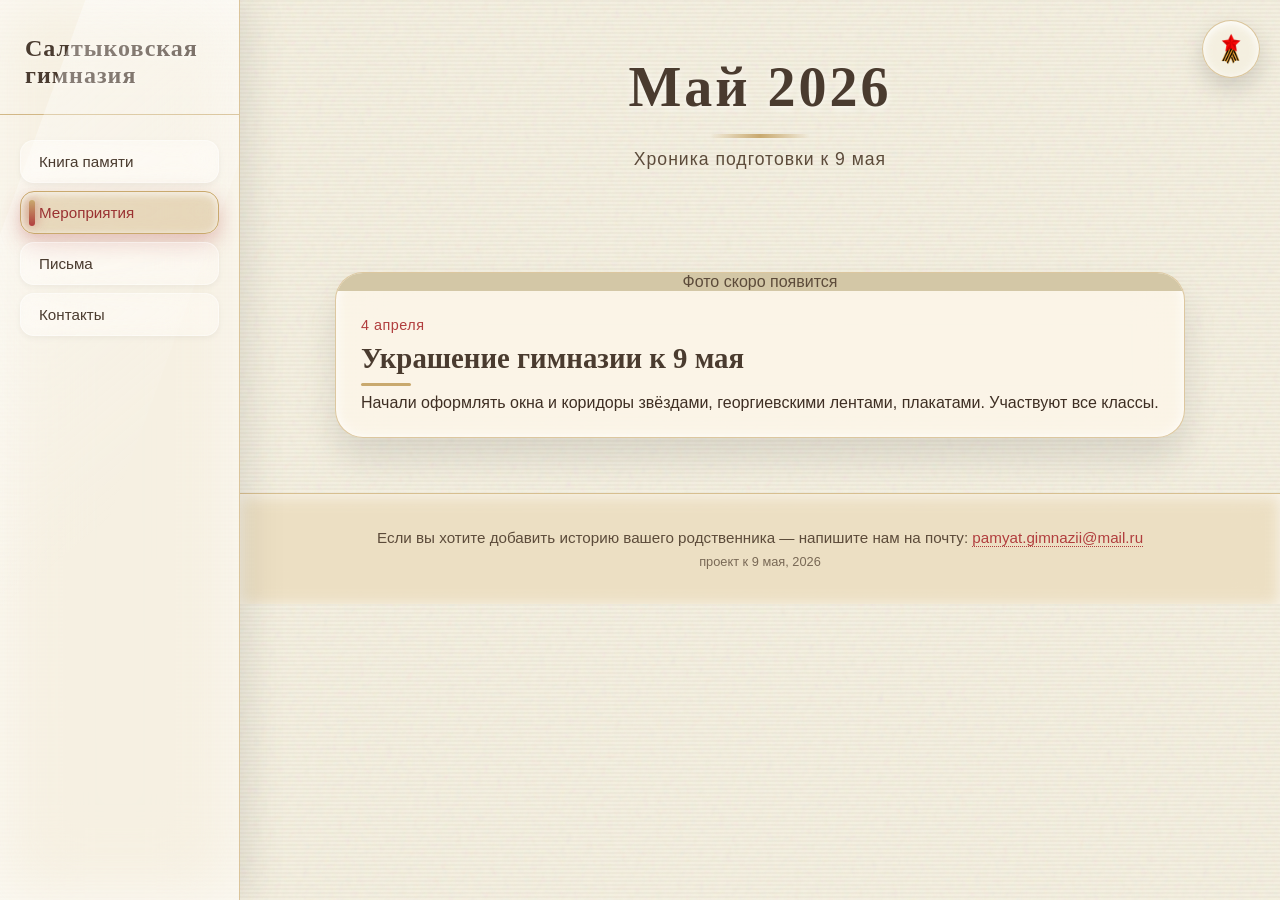
==== events.html @ 52e316ca "Add files via upload" ====
<!DOCTYPE html>
<html lang="ru">
<head>
    <meta charset="UTF-8">
    <meta name="viewport" content="width=device-width, initial-scale=1.0">
    <title>Мероприятия — Салтыковская гимназия</title>
    <meta http-equiv="X-Content-Type-Options" content="nosniff">
    <meta name="referrer" content="no-referrer-when-downgrade">
    <meta http-equiv="Content-Security-Policy" content="default-src 'self'; style-src 'self' 'unsafe-inline' https://fonts.googleapis.com; font-src 'self' https://fonts.gstatic.com; script-src 'self' 'unsafe-inline'; img-src 'self' data:; connect-src 'self';">
    <link rel="preconnect" href="https://fonts.googleapis.com">
    <link rel="preconnect" href="https://fonts.gstatic.com" crossorigin>
    <link href="https://fonts.googleapis.com/css2?family=Cormorant+Garamond:wght@400;600&family=Inter:wght@300;400;500&display=swap" rel="stylesheet">
    <link rel="stylesheet" href="style.css">
</head>
<body>
    <nav id="sidebar" class="sidebar">
        <div class="sidebar-header"><span class="sidebar-title">Салтыковская гимназия</span></div>
        <ul class="sidebar-nav">
            <li><a href="index.html">Книга памяти</a></li>
            <li><a href="events.html" class="active">Мероприятия</a></li>
            <li><a href="letters.html">Письма</a></li>
            <li><a href="contacts.html">Контакты</a></li>
        </ul>
    </nav>

    <button id="menu-toggle" class="menu-toggle" aria-label="Открыть меню">
        <img src="star-icon.png" alt="Меню" class="menu-icon-img">
    </button>

    <main class="content">
        <section class="intro">
            <h1>Май 2026</h1>
            <p class="subtitle">Хроника подготовки к 9 мая</p>
        </section>
        <div class="events-feed">
            <div class="event-card">
                <img src="ukrashenie-1.jpg" alt="Украшение гимназии" class="event-img" onerror="this.style.display='none'; this.parentElement.querySelector('.event-placeholder').style.display='flex'">
                <div class="event-placeholder" style="display:none;">Фото скоро появится</div>
                <div class="event-info">
                    <span class="event-date">4 апреля</span>
                    <h3>Украшение гимназии к 9 мая</h3>
                    <p>Начали оформлять окна и коридоры звёздами, георгиевскими лентами, плакатами. Участвуют все классы.</p>
                </div>
            </div>
        </div>
    </main>

    <footer class="footer">
        <p>Если вы хотите добавить историю вашего родственника — напишите нам на почту: <a href="mailto:pamyat.gimnazii@mail.ru">pamyat.gimnazii@mail.ru</a></p>
        <p class="small">проект к 9 мая, 2026</p>
    </footer>

    <script src="script.js"></script>
</body>
</html>
---- style.css ----
/* === Базовые настройки === */
* { margin: 0; padding: 0; box-sizing: border-box; }

body {
    font-family: 'Inter', 'Segoe UI', sans-serif;
    color: #3E2E23;
    min-height: 100vh;
    position: relative;
    background: radial-gradient(ellipse at 50% 50%, rgba(0,0,0,0) 60%, rgba(0,0,0,0.15) 100%);
    background-color: #F5F0E1;
    background-image:
        repeating-linear-gradient(0deg, transparent, transparent 2px, rgba(139,119,90,0.05) 2px, rgba(139,119,90,0.05) 4px),
        url("data:image/svg+xml,%3Csvg viewBox='0 0 200 200' xmlns='http://www.w3.org/2000/svg'%3E%3Cfilter id='noise'%3E%3CfeTurbulence type='fractalNoise' baseFrequency='0.65' numOctaves='3' stitchTiles='stitch'/%3E%3C/filter%3E%3Crect width='100%' height='100%' filter='url(%23noise)' opacity='0.08'/%3E%3C/svg%3E");
    padding-left: 240px;
    cursor: url("data:image/svg+xml,%3Csvg width='26' height='26' viewBox='0 0 100 100' xmlns='http://www.w3.org/2000/svg'%3E%3Cpolygon points='50,5 61,35 93,35 67,55 76,93 50,70 24,93 33,55 7,35 39,35' fill='%23B13E3E' stroke='%23C9A96E' stroke-width='3'/%3E%3C/svg%3E") 13 13, auto;
}

/* ===== Боковая панель (усиленное стекло) ===== */
.sidebar {
    width: 240px;
    background: rgba(255, 248, 236, 0.4);
    backdrop-filter: blur(40px);
    -webkit-backdrop-filter: blur(40px);
    border-right: 1px solid rgba(201, 169, 110, 0.6);
    padding: 35px 0;
    position: fixed;
    top: 0; left: 0; bottom: 0;
    z-index: 100;
    box-shadow:
        inset 0 0 60px rgba(255,255,255,0.6),
        6px 0 40px rgba(0,0,0,0.1);
    display: flex;
    flex-direction: column;
    overflow: hidden;
}
.sidebar::before {
    content: '';
    position: absolute;
    top: -50%;
    left: -30%;
    width: 200px;
    height: 200%;
    background: linear-gradient(120deg, rgba(255,255,255,0.6) 0%, transparent 60%);
    transform: rotate(20deg);
    pointer-events: none;
}

.sidebar-header {
    padding: 0 25px 25px;
    border-bottom: 1px solid rgba(201, 169, 110, 0.8);
    margin-bottom: 25px;
}

.sidebar-title {
    font-family: 'Cormorant Garamond', serif;
    font-size: 1.5rem;
    font-weight: 600;
    color: #4A3B2F;
    letter-spacing: 1px;
    text-shadow: 0 1px 4px rgba(255,255,255,0.7);
}

.sidebar-nav { list-style: none; padding: 0 20px; flex-grow: 1; }
.sidebar-nav li { margin-bottom: 8px; }

.sidebar-nav a {
    display: block;
    padding: 12px 18px;
    color: #4A3B2F;
    text-decoration: none;
    border-radius: 14px;
    font-size: 0.95rem;
    font-weight: 400;
    background: rgba(255,255,255,0.25);
    backdrop-filter: blur(8px);
    border: 1px solid rgba(255,255,255,0.4);
    transition: all 0.3s ease;
    position: relative;
    box-shadow: 0 2px 6px rgba(0,0,0,0.05);
}

.sidebar-nav a:hover {
    background: rgba(201,169,110,0.3);
    color: #B13E3E;
    border-color: rgba(201,169,110,0.8);
    box-shadow: 0 6px 15px rgba(177,62,62,0.2);
}

.sidebar-nav a.active {
    background: rgba(201,169,110,0.4);
    color: #9A3232;
    border-color: #C9A96E;
    box-shadow: inset 0 2px 8px rgba(255,255,255,0.8), 0 8px 20px rgba(177,62,62,0.3);
    font-weight: 500;
}

.sidebar-nav a.active::before {
    content: '';
    position: absolute;
    left: 8px;
    top: 50%;
    transform: translateY(-50%);
    width: 6px; height: 26px;
    background: linear-gradient(180deg, #C9A96E, #B13E3E);
    border-radius: 4px;
    box-shadow: 0 0 12px rgba(177,62,62,0.6);
}

/* ===== Кнопка-звезда (мобильная) ===== */
.menu-toggle {
    display: none;
    position: fixed;
    top: 20px;
    right: 20px;
    left: auto;
    z-index: 200;
    background: rgba(245,240,225,0.85);
    backdrop-filter: blur(20px);
    border: 1px solid rgba(201,169,110,0.6);
    border-radius: 50%;
    width: 58px; height: 58px;
    cursor: pointer;
    box-shadow: 0 10px 25px rgba(0,0,0,0.15), inset 0 2px 10px white;
    animation: breathe 3s ease-in-out infinite;
    display: flex;
    align-items: center;
    justify-content: center;
    padding: 8px;
}

.menu-icon-img {
    width: 100%;
    height: 100%;
    object-fit: contain;
    border-radius: 50%;
}

@keyframes breathe {
    0%, 100% { transform: scale(1); box-shadow: 0 8px 20px rgba(0,0,0,0.1), inset 0 2px 8px white; }
    50% { transform: scale(1.06); box-shadow: 0 14px 30px rgba(177,62,62,0.25), inset 0 2px 14px white; }
}

/* ===== Основной контент ===== */
.content {
    max-width: 1100px;
    margin: 0 auto;
    padding: 55px 40px;
    display: flex;
    flex-direction: column;
    align-items: center;
}

.intro { text-align: center; margin-bottom: 70px; width: 100%; position: relative; }
.intro h1 {
    font-family: 'Cormorant Garamond', serif;
    font-size: 3.5rem;
    font-weight: 600;
    color: #4A3B2F;
    letter-spacing: 3px;
    margin-bottom: 0.2em;
    text-shadow: 0 2px 8px rgba(255,255,255,0.7);
}
.intro h1::after {
    content: '';
    display: block;
    width: 100px;
    height: 4px;
    margin: 15px auto 0;
    background: linear-gradient(90deg, transparent, #C9A96E, transparent);
    border-radius: 2px;
}

.subtitle {
    font-size: 1.1rem;
    color: #5C4B3A;
    letter-spacing: 1px;
    margin-bottom: 2rem;
}
.intro-text {
    max-width: 600px;
    margin: 0 auto;
    line-height: 1.8;
    font-weight: 300;
    position: relative;
}
.intro-text::first-letter {
    font-family: 'Cormorant Garamond', serif;
    font-size: 3.5rem;
    float: left;
    line-height: 0.8;
    margin-right: 8px;
    color: #B13E3E;
    font-weight: 600;
}

/* Поиск */
.search { margin-bottom: 50px; width: 100%; display: flex; justify-content: center; }
.search-row {
    display: flex; gap: 15px; flex-wrap: wrap; justify-content: center; align-items: center;
    background: rgba(255,248,236,0.75);
    backdrop-filter: blur(20px);
    padding: 10px 30px;
    border-radius: 50px;
    box-shadow: 0 15px 35px rgba(0,0,0,0.08), inset 0 1px 10px white;
    border: 1px solid rgba(201,169,110,0.5);
}

.search-row input {
    padding: 14px 24px;
    border: 1px solid rgba(177,62,62,0.25);
    border-radius: 30px;
    background: rgba(255,255,245,0.8);
    backdrop-filter: blur(5px);
    font-family: inherit;
    font-size: 0.95rem;
    outline: none;
    width: 200px;
    box-shadow: inset 0 2px 6px rgba(0,0,0,0.05);
    transition: all 0.2s;
}
.search-row input:focus {
    border-color: #B13E3E;
    box-shadow: 0 0 18px rgba(177,62,62,0.3), inset 0 2px 6px rgba(0,0,0,0.05);
    background: #fffef5;
}

.search-row button {
    padding: 14px 32px;
    background: linear-gradient(180deg, #D28A8A 0%, #A13E3E 100%);
    color: #FFF8EC;
    border: 1px solid rgba(177,62,62,0.7);
    border-radius: 30px;
    font-family: inherit;
    font-size: 1rem;
    font-weight: 500;
    cursor: pointer;
    box-shadow: 0 8px 18px rgba(177,62,62,0.4), inset 0 1px 0 rgba(255,255,255,0.5);
    position: relative;
    overflow: hidden;
    transition: all 0.2s;
}
.search-row button::after {
    content: '';
    position: absolute;
    top: -30%;
    left: -40%;
    width: 80px;
    height: 150%;
    background: rgba(255,255,255,0.3);
    transform: rotate(30deg);
    transition: left 0.5s;
}
.search-row button:hover::after {
    left: 120%;
}
.search-row button:hover {
    background: linear-gradient(180deg, #E39A9A 0%, #B14A4A 100%);
    box-shadow: 0 12px 25px rgba(177,62,62,0.6), inset 0 1px 0 rgba(255,255,255,0.6);
}

/* Сетка карточек */
.grid {
    display: grid;
    grid-template-columns: repeat(auto-fill, minmax(250px, 1fr));
    gap: 30px;
    width: 100%;
    margin-bottom: 60px;
}

/* Карточка (суперстекло) */
.card {
    background: rgba(255,248,236,0.55);
    backdrop-filter: blur(24px);
    -webkit-backdrop-filter: blur(24px);
    border-radius: 24px;
    overflow: hidden;
    border: 1px solid rgba(201,169,110,0.6);
    box-shadow:
        0 25px 45px rgba(0,0,0,0.1),
        inset 0 1px 15px rgba(255,255,255,0.8);
    transition: all 0.35s ease;
    cursor: pointer;
    display: flex;
    flex-direction: column;
    position: relative;
    opacity: 0;
    transform: translateY(30px);
    transition: opacity 0.6s ease, transform 0.6s ease;
}
.card.visible {
    opacity: 1;
    transform: translateY(0);
}
.card::before {
    content: '';
    position: absolute;
    top: -40%;
    left: -50%;
    width: 250px;
    height: 250px;
    background: radial-gradient(circle, rgba(255,255,255,0.7) 0%, transparent 70%);
    opacity: 0;
    transition: opacity 0.35s;
    pointer-events: none;
}
.card:hover::before {
    opacity: 0.5;
}
.card:hover {
    transform: translateY(-12px);
    box-shadow:
        0 35px 55px rgba(177,62,62,0.25),
        inset 0 2px 25px rgba(255,255,255,0.9);
    border-color: #C9A96E;
    background: rgba(255,252,245,0.7);
}

.card-image { width: 100%; height: 210px; overflow: hidden; background: #E2D7C1; }

/* Общие стили для всех картинок внутри карточек */
.card-image img {
    width: 100%;
    height: 100%;
    object-fit: contain;
    background: #E2D7C1;
    padding: 20px;
    transition: transform 0.4s;
}

/* Георгиевская лента — дополнительная гарантия */
.lenta-placeholder {
    width: 100%;
    height: 100%;
    object-fit: contain;
    background: #E2D7C1;
    padding: 20px;
}

.card:hover .card-image img { transform: scale(1.05); }

.no-photo {
    width: 100%; height: 100%;
    display: flex; align-items: center; justify-content: center;
    background: linear-gradient(135deg, #D3C7A6, #C2B28A);
    color: #5C4B3A;
    font-size: 1rem;
    letter-spacing: 0.5px;
}

.card-info { padding: 20px 18px; }

/* Ученик теперь нейтральный */
.card-student-name {
    font-size: 0.8rem;
    color: #7A6A5A;
    text-transform: uppercase;
    letter-spacing: 1px;
    font-weight: 500;
    margin-bottom: 6px;
}
/* Подпись «ученик —» */
.card-student-name::before {
    content: 'ученик — ';
    font-weight: 600;
    color: #7A6A5A;
}

/* Ветеран — красный акцент */
.card-veteran-name {
    font-size: 1.3rem;
    color: #B13E3E;
    font-weight: 600;
    font-family: 'Cormorant Garamond', serif;
    margin-bottom: 5px;
}

.card-years { font-size: 0.9rem; color: #7A6A5A; }

/* Модальное окно */
.modal {
    display: none; position: fixed; top: 0; left: 0; width: 100%; height: 100%;
    background: rgba(0,0,0,0.45); backdrop-filter: blur(15px);
    z-index: 1000; justify-content: center; align-items: center;
}
.modal.active { display: flex; }

.modal-content {
    background: rgba(255,248,236,0.9);
    backdrop-filter: blur(30px);
    border: 1px solid rgba(201,169,110,0.8);
    border-radius: 30px;
    padding: 40px;
    max-width: 650px; width: 90%;
    max-height: 85vh; overflow-y: auto;
    box-shadow:
        0 45px 70px rgba(0,0,0,0.35),
        inset 0 2px 25px rgba(255,255,255,0.7);
    position: relative;
}
.modal-close { position: absolute; top: 15px; right: 22px; font-size: 36px; cursor: pointer; color: #7A6A5A; transition: color 0.2s; }
.modal-close:hover { color: #B13E3E; }
.modal-photo { width: 100%; max-height: 300px; object-fit: contain; border-radius: 20px; margin-bottom: 25px; box-shadow: 0 15px 30px rgba(0,0,0,0.2); }
.modal-content h2 { color: #7A6A5A; font-size: 0.9rem; text-transform: uppercase; letter-spacing: 1px; }
.modal-content h3 { font-family: 'Cormorant Garamond', serif; font-size: 2rem; margin-bottom: 12px; color: #B13E3E; }
.modal-content p { line-height: 1.8; margin-top: 18px; color: #4A3B2F; }

/* Мероприятия */
.events-feed { display: flex; flex-direction: column; gap: 30px; width: 100%; max-width: 850px; }
.event-card {
    background: rgba(255,248,236,0.7);
    backdrop-filter: blur(22px);
    border: 1px solid rgba(201,169,110,0.6);
    border-radius: 28px;
    overflow: hidden;
    box-shadow: 0 20px 35px rgba(0,0,0,0.1), inset 0 1px 12px white;
    transition: transform 0.3s;
}
.event-card:hover { transform: translateY(-8px); }
.event-img { width: 100%; height: 220px; object-fit: cover; display: block; }
.event-placeholder { background: #D3C7A6; display: flex; align-items: center; justify-content: center; color: #5C4B3A; }
.event-info { padding: 25px; }
.event-date { color: #B13E3E; font-size: 0.9rem; font-weight: 500; letter-spacing: 0.5px; margin-bottom: 8px; }
.event-info h3 {
    font-family: 'Cormorant Garamond', serif;
    font-size: 1.8rem;
    margin: 8px 0;
    color: #4A3B2F;
    position: relative;
}
.event-info h3::after {
    content: '';
    display: block;
    width: 50px;
    height: 3px;
    background: #C9A96E;
    margin-top: 8px;
    border-radius: 2px;
}

/* Письма */
.letters-container { width: 100%; max-width: 750px; display: flex; flex-direction: column; gap: 35px; }
.letter-form {
    display: flex; flex-direction: column; gap: 16px;
    background: rgba(255,248,236,0.75);
    backdrop-filter: blur(22px);
    padding: 30px;
    border-radius: 28px;
    box-shadow: 0 18px 35px rgba(0,0,0,0.08), inset 0 1px 14px white;
    border: 1px solid rgba(201,169,110,0.5);
}
.letter-form input, .letter-form textarea {
    padding: 14px 20px;
    border-radius: 18px;
    border: 1px solid rgba(177,62,62,0.3);
    background: rgba(255,255,245,0.8);
    backdrop-filter: blur(8px);
    font-family: inherit;
    font-size: 1rem;
    box-shadow: inset 0 2px 6px rgba(0,0,0,0.05);
    transition: all 0.2s;
}
.letter-form input:focus, .letter-form textarea:focus {
    border-color: #B13E3E;
    box-shadow: 0 0 15px rgba(177,62,62,0.2), inset 0 2px 6px rgba(0,0,0,0.05);
}
.btn-submit {
    padding: 16px;
    background: linear-gradient(180deg, #D28A8A, #A13E3E);
    color: #FFF8EC;
    border: 1px solid rgba(177,62,62,0.6);
    border-radius: 32px;
    cursor: pointer;
    font-weight: 600;
    font-size: 1.05rem;
    letter-spacing: 0.5px;
    box-shadow: 0 10px 20px rgba(177,62,62,0.4), inset 0 1px 0 rgba(255,255,255,0.5);
    transition: all 0.2s;
    position: relative;
    overflow: hidden;
}
.btn-submit::after {
    content: '';
    position: absolute;
    top: -20%;
    left: -40%;
    width: 60px;
    height: 140%;
    background: rgba(255,255,255,0.3);
    transform: rotate(30deg);
    transition: left 0.5s;
}
.btn-submit:hover::after { left: 120%; }
.btn-submit:hover {
    background: linear-gradient(180deg, #E39A9A, #B14A4A);
    box-shadow: 0 14px 28px rgba(177,62,62,0.6), inset 0 1px 0 rgba(255,255,255,0.6);
}

.published-letters { display: flex; flex-wrap: wrap; gap: 18px; }
.letter-bubble {
    background: rgba(255,248,236,0.8);
    backdrop-filter: blur(16px);
    padding: 18px 22px;
    border-radius: 24px;
    max-width: 350px;
    box-shadow: 0 12px 25px rgba(0,0,0,0.08), inset 0 1px 10px white;
    border: 1px solid rgba(201,169,110,0.4);
}
.letter-author { font-weight: 600; color: #B13E3E; margin-bottom: 4px; }

/* Контакты */
.contacts-block {
    background: rgba(255,248,236,0.75);
    backdrop-filter: blur(22px);
    padding: 40px;
    border-radius: 32px;
    max-width: 550px; width: 100%;
    box-shadow: 0 20px 40px rgba(0,0,0,0.1), inset 0 1px 15px white;
    border: 1px solid rgba(201,169,110,0.6);
    text-align: center;
}
.contacts-block p { margin-bottom: 14px; font-size: 1.05rem; }
.contacts-block a { color: #B13E3E; text-decoration: none; border-bottom: 1px dotted #B13E3E; }

/* Футер */
.footer {
    background: rgba(235,221,189,0.8);
    backdrop-filter: blur(20px);
    text-align: center;
    padding: 35px;
    color: #5C4B3A;
    font-size: 0.95rem;
    border-top: 1px solid rgba(201,169,110,0.6);
    box-shadow: inset 0 2px 15px rgba(255,255,255,0.7);
    width: 100%;
}
.footer a { color: #B13E3E; text-decoration: none; border-bottom: 1px dotted #B13E3E; }
.footer .small { font-size: 0.8rem; margin-top: 8px; opacity: 0.8; }

/* ========== Адаптивность ========== */
@media (max-width: 768px) {
    body {
        padding-left: 0;
        cursor: auto;
    }

    .sidebar {
        left: -280px;
        transition: left 0.35s;
    }
    .sidebar.open { left: 0; }

    .menu-toggle {
        display: flex;
    }

    .content {
        padding: 30px 20px;
    }

    .grid {
        grid-template-columns: 1fr;
    }

    .search-row {
        flex-direction: column;
        align-items: stretch;
    }
    .search-row input {
        width: 100%;
    }

    .intro h1 {
        font-size: 2.5rem;
    }
    .intro-text::first-letter {
        font-size: 2.8rem;
    }
}
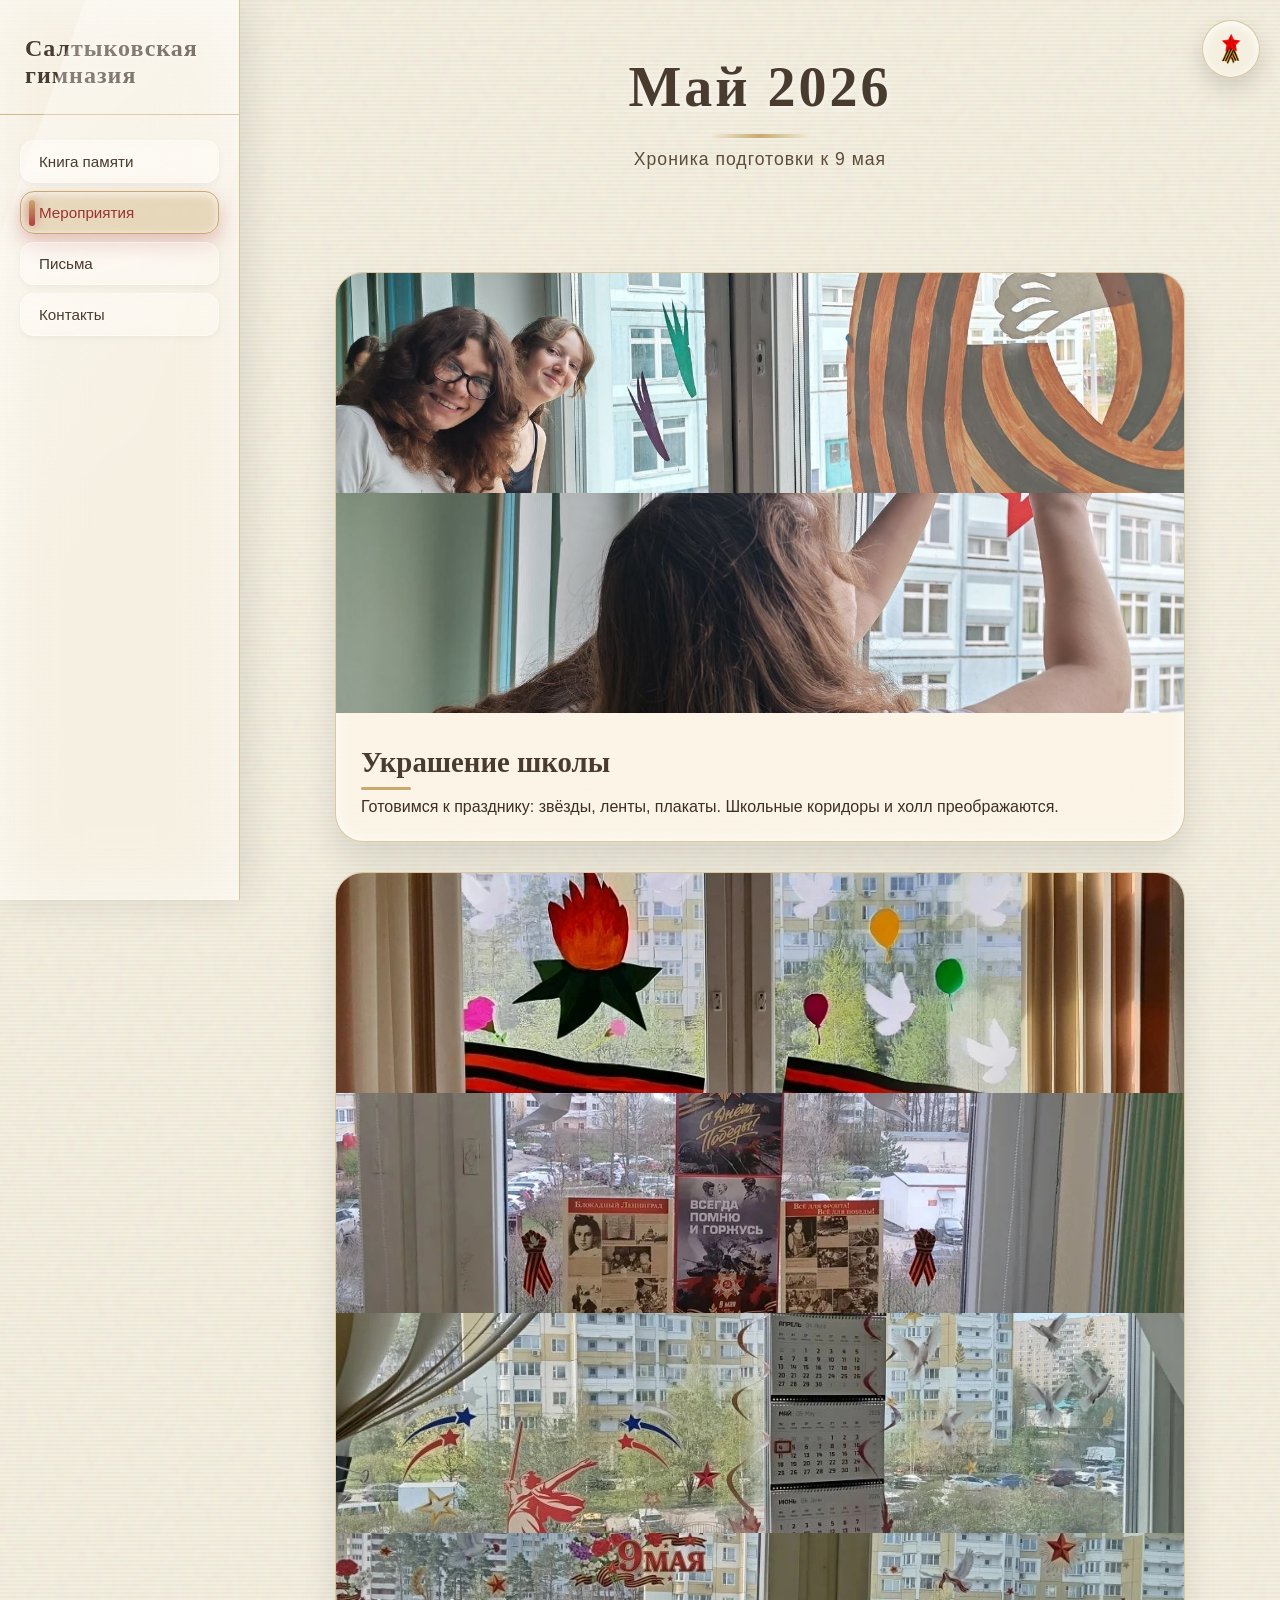
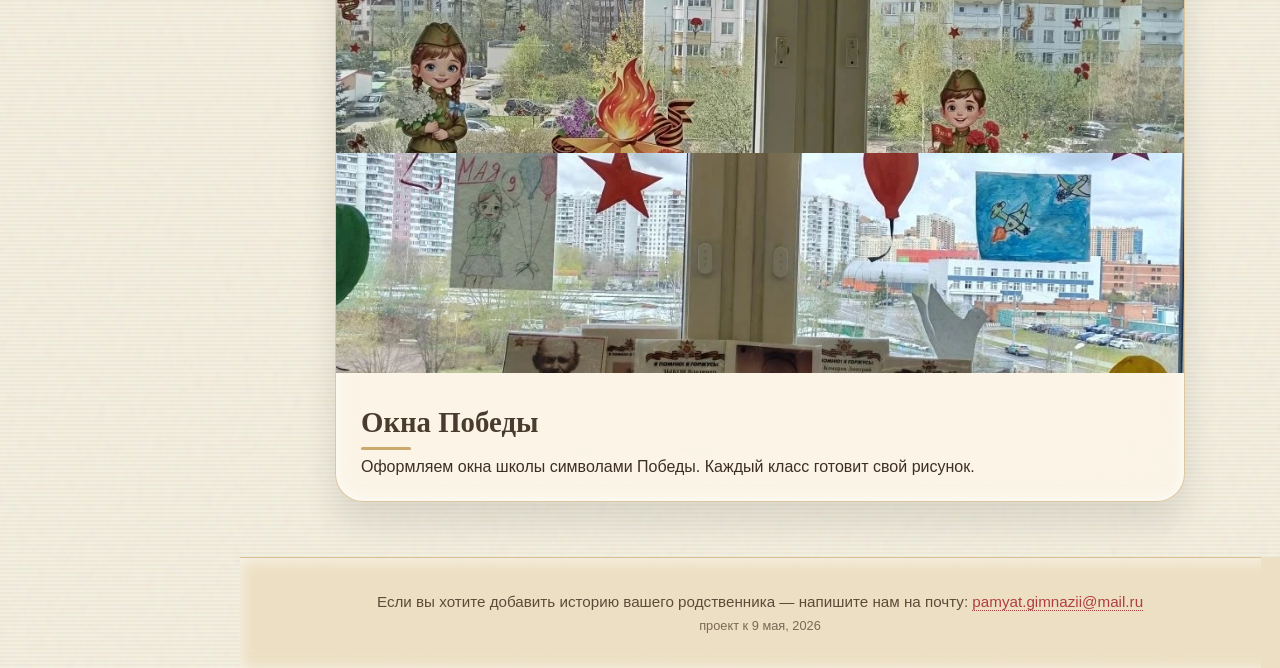
==== commit 3abdf137: "Add files via upload" ====
--- a/events.html
+++ b/events.html
@@ -33,15 +33,32 @@
             <p class="subtitle">Хроника подготовки к 9 мая</p>
         </section>
         <div class="events-feed">
+
+            <!-- Блок: Украшение школы -->
             <div class="event-card">
-                <img src="ukrashenie-1.jpg" alt="Украшение гимназии" class="event-img" onerror="this.style.display='none'; this.parentElement.querySelector('.event-placeholder').style.display='flex'">
+                <img src="school-decoration1.jpg" alt="Украшение школы" class="event-img" onerror="this.style.display='none'; this.parentElement.querySelector('.event-placeholder').style.display='flex'">
+                <img src="school-decoration.jpg" alt="Украшение школы" class="event-img" onerror="this.style.display='none'; this.parentElement.querySelector('.event-placeholder').style.display='flex'">
                 <div class="event-placeholder" style="display:none;">Фото скоро появится</div>
                 <div class="event-info">
-                    <span class="event-date">4 апреля</span>
-                    <h3>Украшение гимназии к 9 мая</h3>
-                    <p>Начали оформлять окна и коридоры звёздами, георгиевскими лентами, плакатами. Участвуют все классы.</p>
+                    <h3>Украшение школы</h3>
+                    <p>Готовимся к празднику: звёзды, ленты, плакаты. Школьные коридоры и холл преображаются.</p>
                 </div>
             </div>
+
+            <!-- Блок: Окна Победы -->
+            <div class="event-card">
+                <img src="Windows-of-Victory.png" alt="Окна Победы" class="event-img" onerror="this.style.display='none'; this.parentElement.querySelector('.event-placeholder').style.display='flex'">
+                <img src="Windows-of-Victory1.png" alt="Окна Победы" class="event-img" onerror="this.style.display='none'; this.parentElement.querySelector('.event-placeholder').style.display='flex'">
+                <img src="Windows-of-Victory2.png" alt="Окна Победы" class="event-img" onerror="this.style.display='none'; this.parentElement.querySelector('.event-placeholder').style.display='flex'">
+                <img src="Windows-of-Victory3.png" alt="Окна Победы" class="event-img" onerror="this.style.display='none'; this.parentElement.querySelector('.event-placeholder').style.display='flex'">
+                <img src="Windows-of-Victory4.png" alt="Окна Победы" class="event-img" onerror="this.style.display='none'; this.parentElement.querySelector('.event-placeholder').style.display='flex'">
+                <div class="event-placeholder" style="display:none;">Фото скоро появится</div>
+                <div class="event-info">
+                    <h3>Окна Победы</h3>
+                    <p>Оформляем окна школы символами Победы. Каждый класс готовит свой рисунок.</p>
+                </div>
+            </div>
+
         </div>
     </main>
 
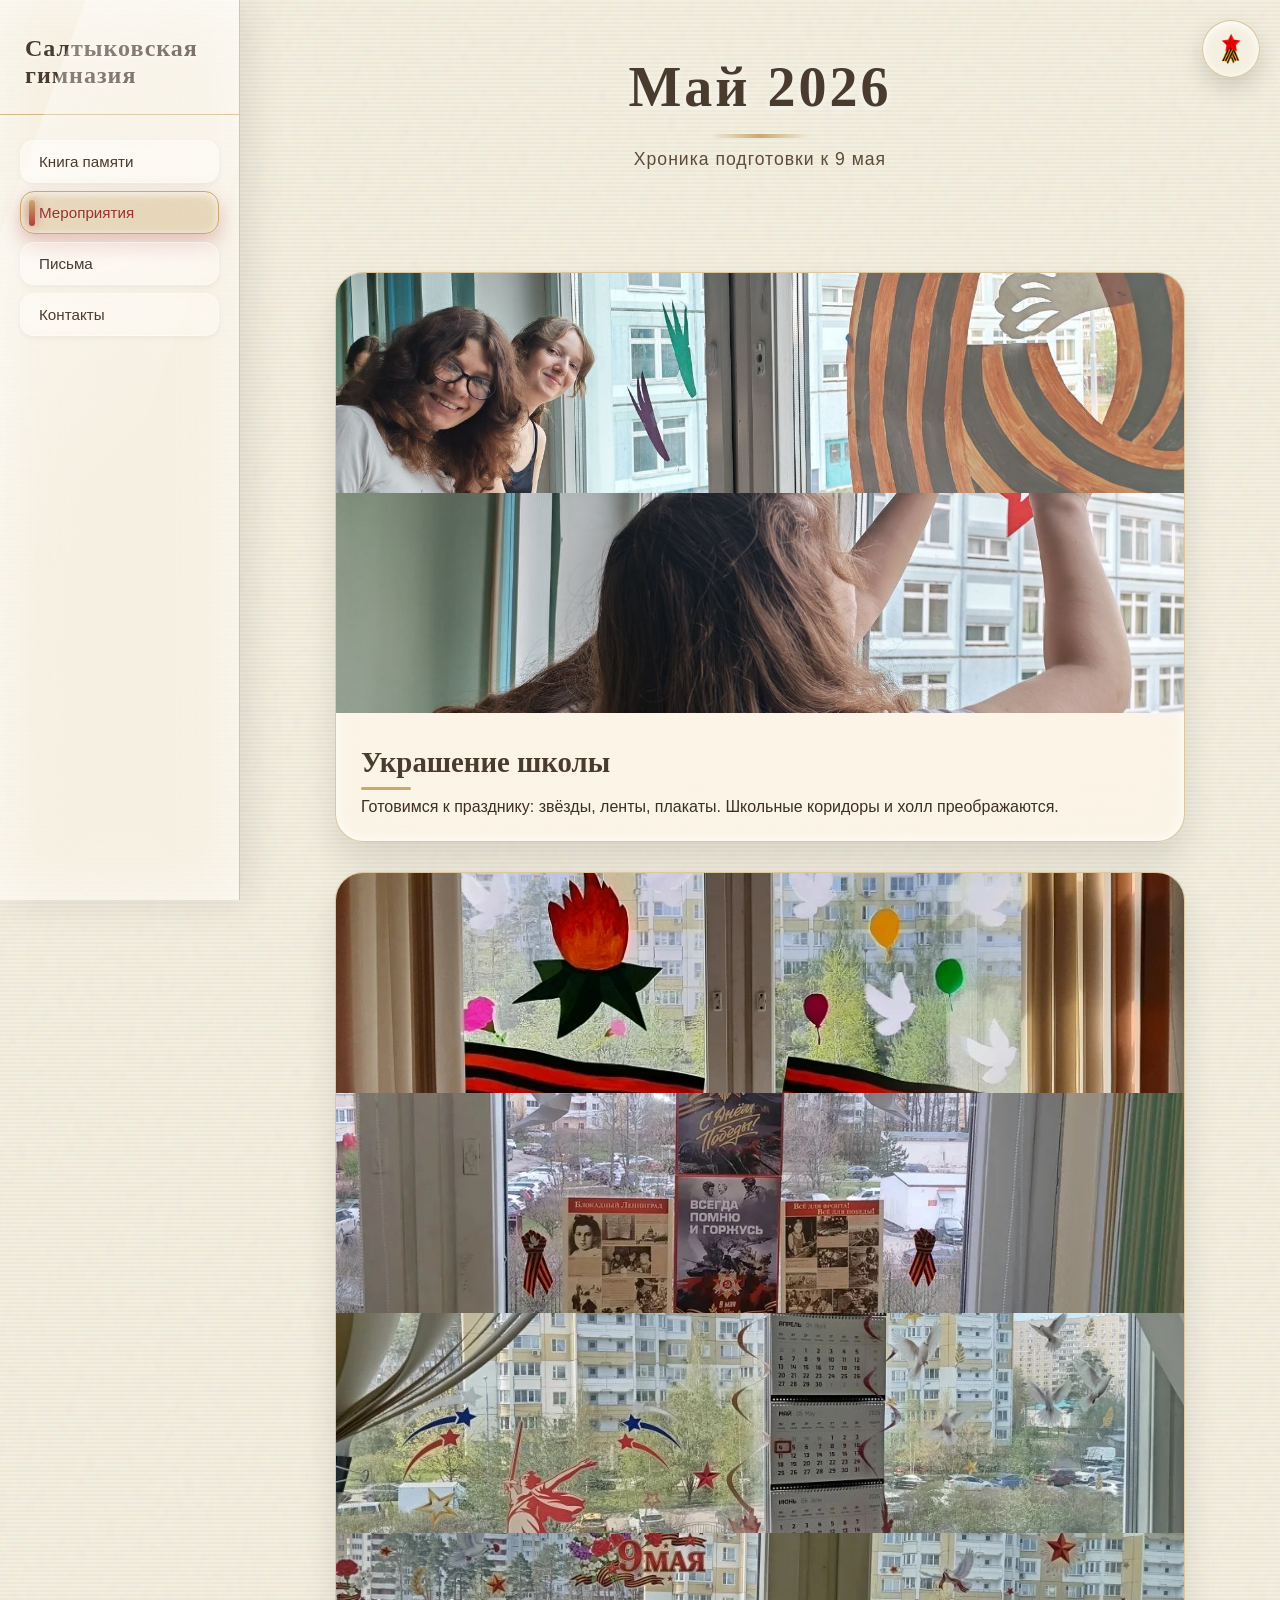
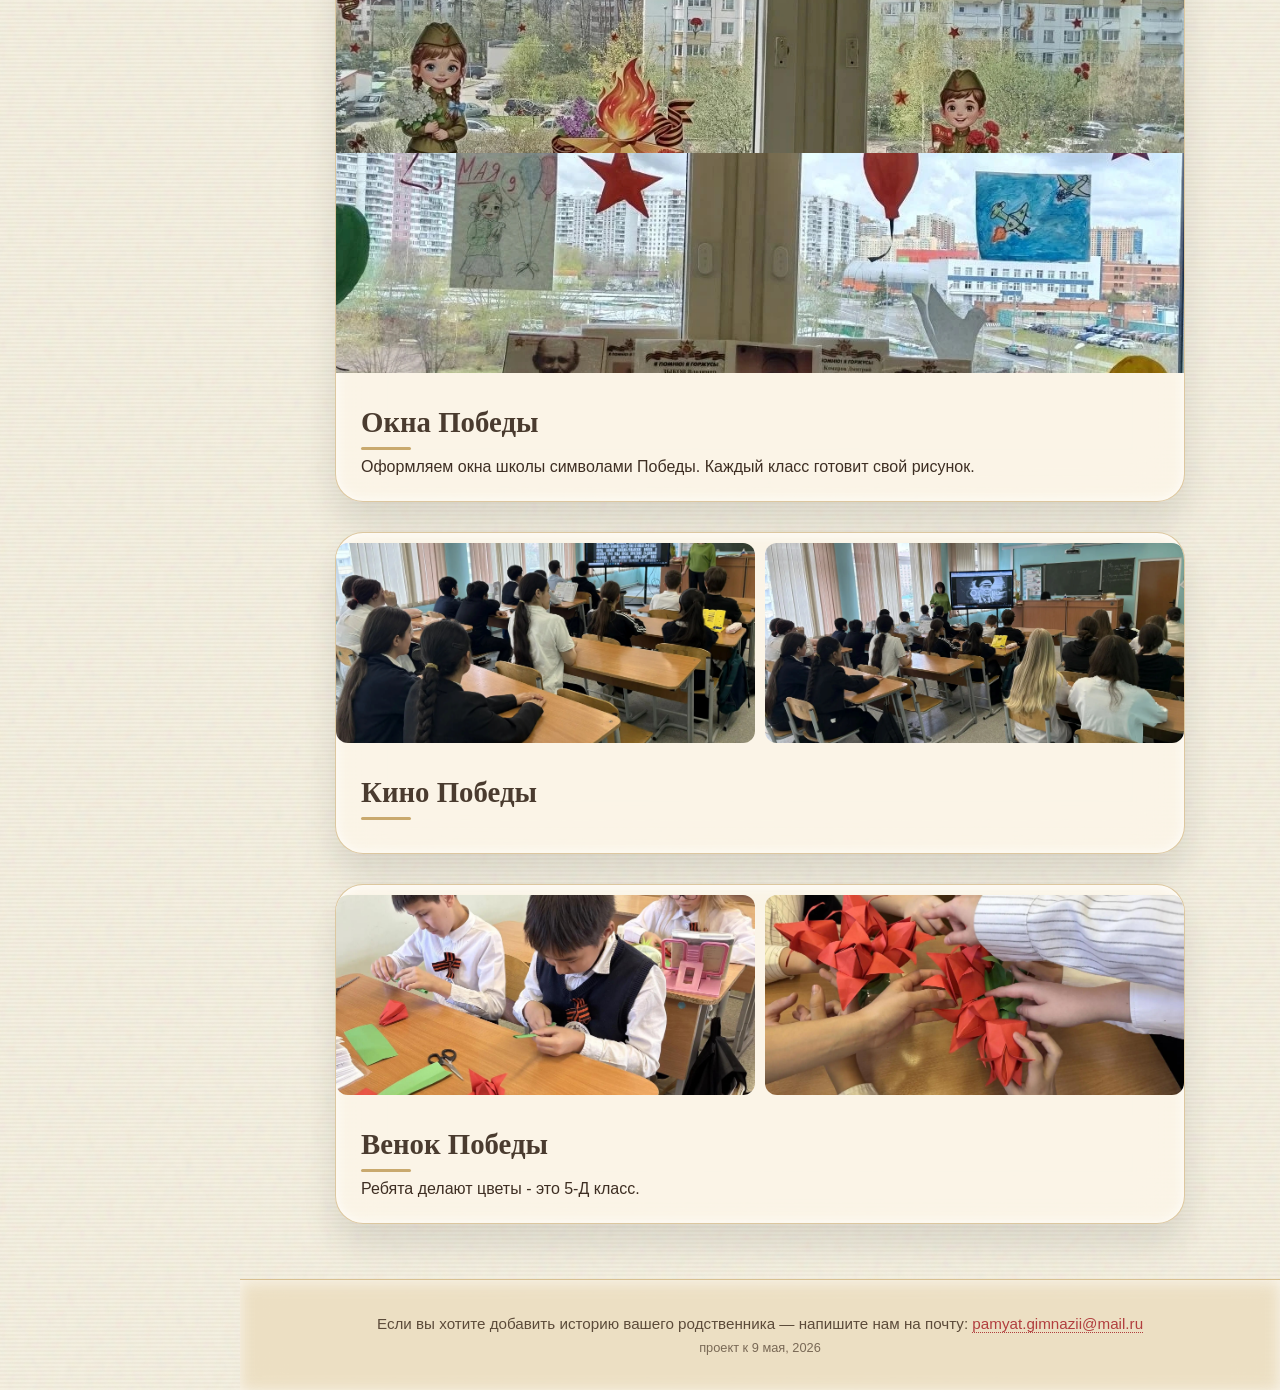
==== commit 9c79ff76: "Add files via upload" ====
--- a/events.html
+++ b/events.html
@@ -11,6 +11,31 @@
     <link rel="preconnect" href="https://fonts.gstatic.com" crossorigin>
     <link href="https://fonts.googleapis.com/css2?family=Cormorant+Garamond:wght@400;600&family=Inter:wght@300;400;500&display=swap" rel="stylesheet">
     <link rel="stylesheet" href="style.css">
+    <style>
+        /* Галерея внутри карточки мероприятия */
+        .event-gallery {
+            display: grid;
+            grid-template-columns: repeat(auto-fit, minmax(200px, 1fr));
+            gap: 10px;
+            margin-top: 10px;
+        }
+        .event-gallery img {
+            width: 100%;
+            height: 200px;
+            object-fit: cover;
+            border-radius: 12px;
+            background: #E2D7C1;
+        }
+        @media (max-width: 768px) {
+            .event-gallery {
+                grid-template-columns: repeat(auto-fit, minmax(140px, 1fr));
+                gap: 8px;
+            }
+            .event-gallery img {
+                height: 160px;
+            }
+        }
+    </style>
 </head>
 <body>
     <nav id="sidebar" class="sidebar">
@@ -34,7 +59,7 @@
         </section>
         <div class="events-feed">
 
-            <!-- Блок: Украшение школы -->
+            <!-- Украшение школы -->
             <div class="event-card">
                 <img src="school-decoration1.jpg" alt="Украшение школы" class="event-img" onerror="this.style.display='none'; this.parentElement.querySelector('.event-placeholder').style.display='flex'">
                 <img src="school-decoration.jpg" alt="Украшение школы" class="event-img" onerror="this.style.display='none'; this.parentElement.querySelector('.event-placeholder').style.display='flex'">
@@ -45,7 +70,7 @@
                 </div>
             </div>
 
-            <!-- Блок: Окна Победы -->
+            <!-- Окна Победы -->
             <div class="event-card">
                 <img src="Windows-of-Victory.png" alt="Окна Победы" class="event-img" onerror="this.style.display='none'; this.parentElement.querySelector('.event-placeholder').style.display='flex'">
                 <img src="Windows-of-Victory1.png" alt="Окна Победы" class="event-img" onerror="this.style.display='none'; this.parentElement.querySelector('.event-placeholder').style.display='flex'">
@@ -56,6 +81,30 @@
                 <div class="event-info">
                     <h3>Окна Победы</h3>
                     <p>Оформляем окна школы символами Победы. Каждый класс готовит свой рисунок.</p>
+                </div>
+            </div>
+
+            <!-- Кино Победы -->
+            <div class="event-card">
+                <div class="event-gallery">
+                    <img src="CinemaVictories.png" alt="Кино Победы" onerror="this.style.display='none'; this.parentElement.innerHTML+='<div style=\'width:100%;height:200px;background:#D3C7A6;display:flex;align-items:center;justify-content:center;border-radius:12px;color:#5C4B3A;\'>Фото недоступно</div>'">
+                    <img src="CinemaVictories1.png" alt="Кино Победы" onerror="this.style.display='none'; this.parentElement.innerHTML+='<div style=\'width:100%;height:200px;background:#D3C7A6;display:flex;align-items:center;justify-content:center;border-radius:12px;color:#5C4B3A;\'>Фото недоступно</div>'">
+                </div>
+                <div class="event-info">
+                    <h3>Кино Победы</h3>
+                    <!-- Описание не добавляю, как вы просили -->
+                </div>
+            </div>
+
+            <!-- Венок Победы -->
+            <div class="event-card">
+                <div class="event-gallery">
+                    <img src="VictoryWreath.png" alt="Венок Победы" onerror="this.style.display='none'; this.parentElement.innerHTML+='<div style=\'width:100%;height:200px;background:#D3C7A6;display:flex;align-items:center;justify-content:center;border-radius:12px;color:#5C4B3A;\'>Фото недоступно</div>'">
+                    <img src="VictoryWreath1.png" alt="Венок Победы" onerror="this.style.display='none'; this.parentElement.innerHTML+='<div style=\'width:100%;height:200px;background:#D3C7A6;display:flex;align-items:center;justify-content:center;border-radius:12px;color:#5C4B3A;\'>Фото недоступно</div>'">
+                </div>
+                <div class="event-info">
+                    <h3>Венок Победы</h3>
+                    <p>Ребята делают цветы - это 5-Д класс.</p>
                 </div>
             </div>
 
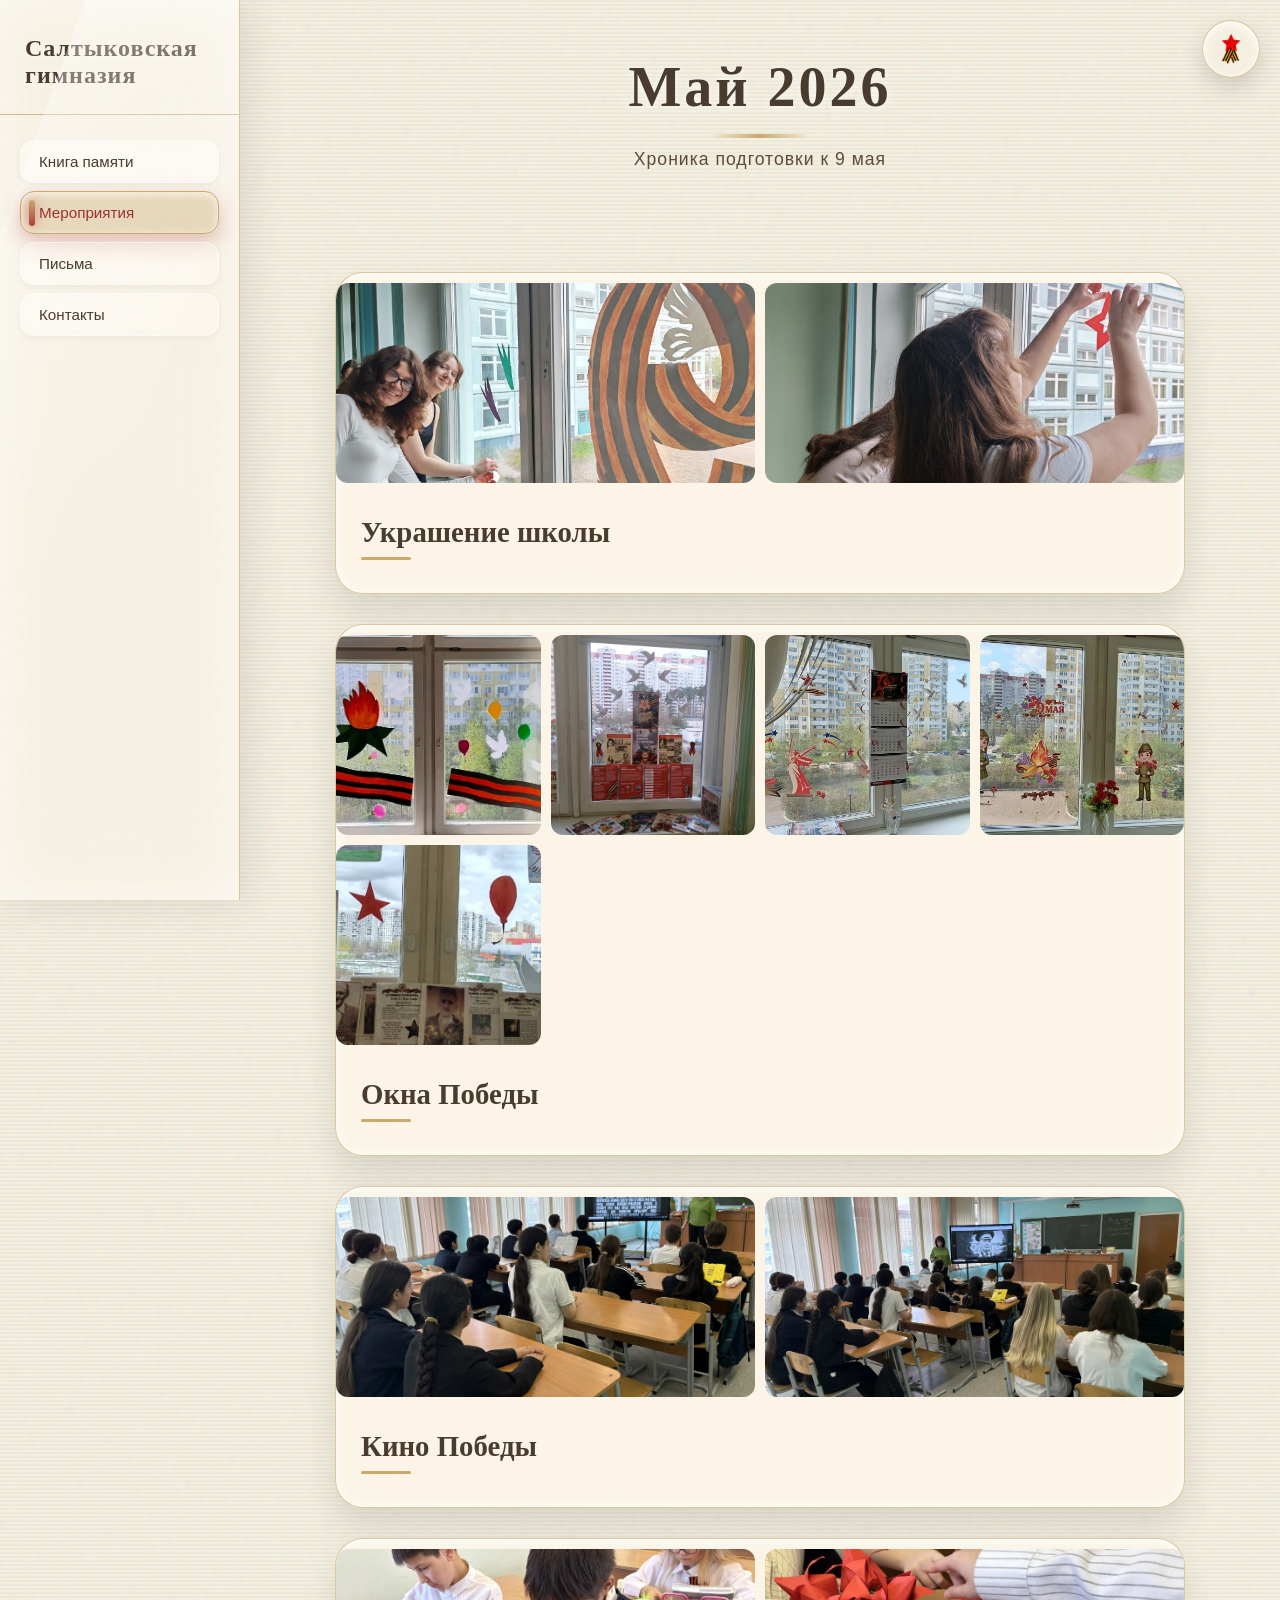
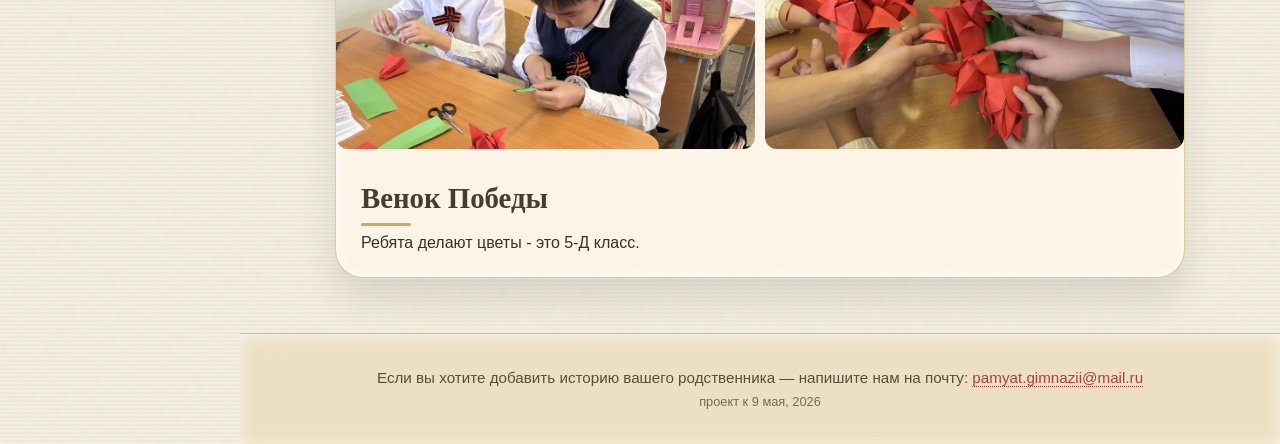
==== commit e7d86b46: "Add files via upload" ====
--- a/events.html
+++ b/events.html
@@ -59,28 +59,28 @@
         </section>
         <div class="events-feed">
 
-            <!-- Украшение школы -->
+            <!-- Украшение школы (галерея) -->
             <div class="event-card">
-                <img src="school-decoration1.jpg" alt="Украшение школы" class="event-img" onerror="this.style.display='none'; this.parentElement.querySelector('.event-placeholder').style.display='flex'">
-                <img src="school-decoration.jpg" alt="Украшение школы" class="event-img" onerror="this.style.display='none'; this.parentElement.querySelector('.event-placeholder').style.display='flex'">
-                <div class="event-placeholder" style="display:none;">Фото скоро появится</div>
+                <div class="event-gallery">
+                    <img src="school-decoration1.jpg" alt="Украшение школы" onerror="this.style.display='none'; this.parentElement.innerHTML+='<div style=\'width:100%;height:200px;background:#D3C7A6;display:flex;align-items:center;justify-content:center;border-radius:12px;color:#5C4B3A;\'>Фото недоступно</div>'">
+                    <img src="school-decoration.jpg" alt="Украшение школы" onerror="this.style.display='none'; this.parentElement.innerHTML+='<div style=\'width:100%;height:200px;background:#D3C7A6;display:flex;align-items:center;justify-content:center;border-radius:12px;color:#5C4B3A;\'>Фото недоступно</div>'">
+                </div>
                 <div class="event-info">
                     <h3>Украшение школы</h3>
-                    <p>Готовимся к празднику: звёзды, ленты, плакаты. Школьные коридоры и холл преображаются.</p>
                 </div>
             </div>
 
-            <!-- Окна Победы -->
+            <!-- Окна Победы (галерея) -->
             <div class="event-card">
-                <img src="Windows-of-Victory.png" alt="Окна Победы" class="event-img" onerror="this.style.display='none'; this.parentElement.querySelector('.event-placeholder').style.display='flex'">
-                <img src="Windows-of-Victory1.png" alt="Окна Победы" class="event-img" onerror="this.style.display='none'; this.parentElement.querySelector('.event-placeholder').style.display='flex'">
-                <img src="Windows-of-Victory2.png" alt="Окна Победы" class="event-img" onerror="this.style.display='none'; this.parentElement.querySelector('.event-placeholder').style.display='flex'">
-                <img src="Windows-of-Victory3.png" alt="Окна Победы" class="event-img" onerror="this.style.display='none'; this.parentElement.querySelector('.event-placeholder').style.display='flex'">
-                <img src="Windows-of-Victory4.png" alt="Окна Победы" class="event-img" onerror="this.style.display='none'; this.parentElement.querySelector('.event-placeholder').style.display='flex'">
-                <div class="event-placeholder" style="display:none;">Фото скоро появится</div>
+                <div class="event-gallery">
+                    <img src="Windows-of-Victory.png" alt="Окна Победы" onerror="this.style.display='none'; this.parentElement.innerHTML+='<div style=\'width:100%;height:200px;background:#D3C7A6;display:flex;align-items:center;justify-content:center;border-radius:12px;color:#5C4B3A;\'>Фото недоступно</div>'">
+                    <img src="Windows-of-Victory1.png" alt="Окна Победы" onerror="this.style.display='none'; this.parentElement.innerHTML+='<div style=\'width:100%;height:200px;background:#D3C7A6;display:flex;align-items:center;justify-content:center;border-radius:12px;color:#5C4B3A;\'>Фото недоступно</div>'">
+                    <img src="Windows-of-Victory2.png" alt="Окна Победы" onerror="this.style.display='none'; this.parentElement.innerHTML+='<div style=\'width:100%;height:200px;background:#D3C7A6;display:flex;align-items:center;justify-content:center;border-radius:12px;color:#5C4B3A;\'>Фото недоступно</div>'">
+                    <img src="Windows-of-Victory3.png" alt="Окна Победы" onerror="this.style.display='none'; this.parentElement.innerHTML+='<div style=\'width:100%;height:200px;background:#D3C7A6;display:flex;align-items:center;justify-content:center;border-radius:12px;color:#5C4B3A;\'>Фото недоступно</div>'">
+                    <img src="Windows-of-Victory4.png" alt="Окна Победы" onerror="this.style.display='none'; this.parentElement.innerHTML+='<div style=\'width:100%;height:200px;background:#D3C7A6;display:flex;align-items:center;justify-content:center;border-radius:12px;color:#5C4B3A;\'>Фото недоступно</div>'">
+                </div>
                 <div class="event-info">
                     <h3>Окна Победы</h3>
-                    <p>Оформляем окна школы символами Победы. Каждый класс готовит свой рисунок.</p>
                 </div>
             </div>
 
@@ -92,7 +92,6 @@
                 </div>
                 <div class="event-info">
                     <h3>Кино Победы</h3>
-                    <!-- Описание не добавляю, как вы просили -->
                 </div>
             </div>
 
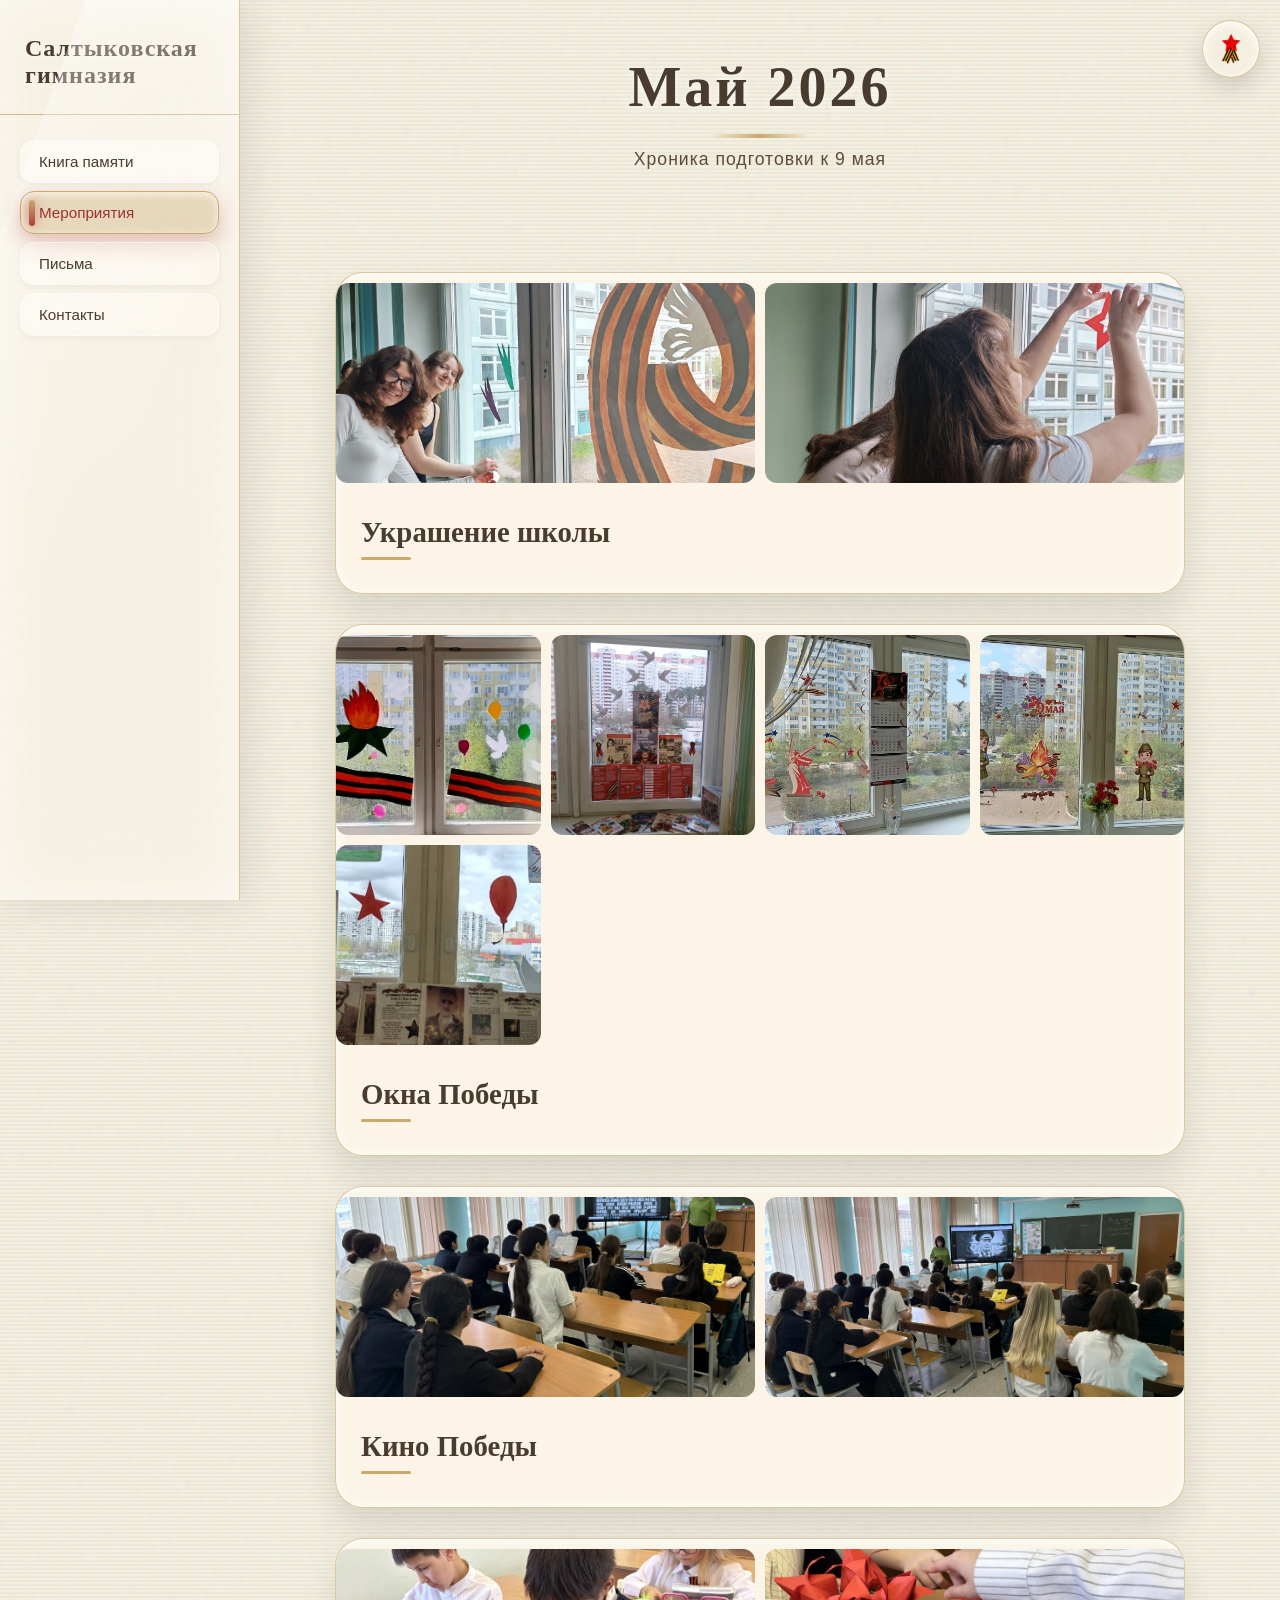
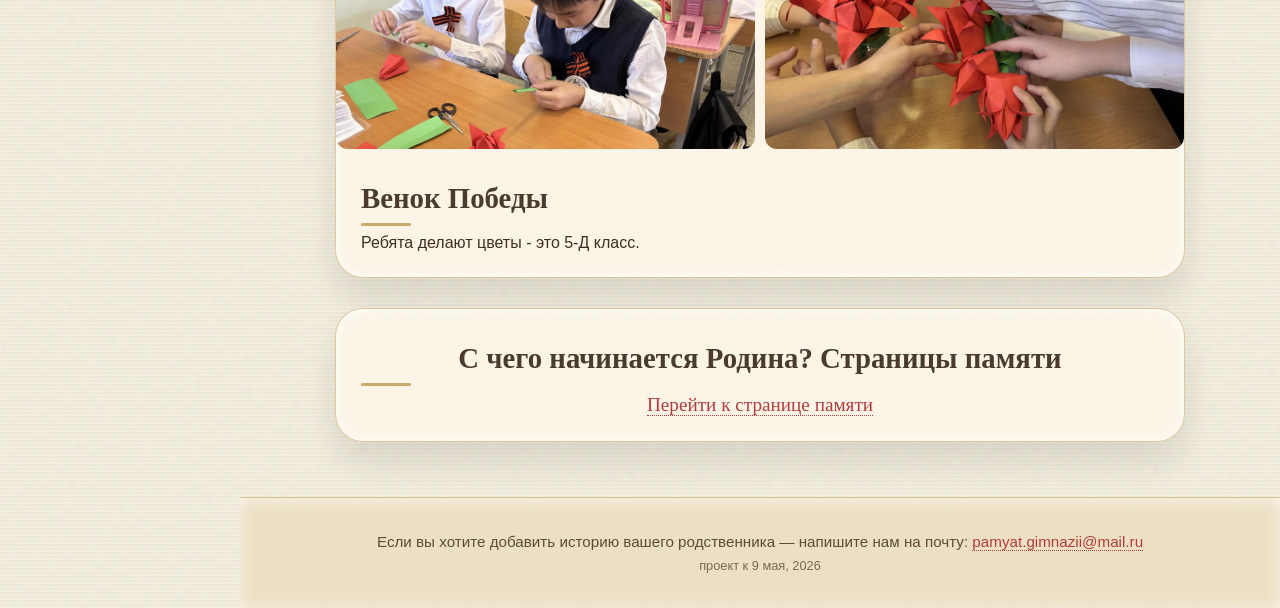
==== commit 338a9bde: "Add files via upload" ====
--- a/events.html
+++ b/events.html
@@ -107,6 +107,14 @@
                 </div>
             </div>
 
+            <!-- С чего начинается Родина? Страницы памяти -->
+            <div class="event-card">
+                <div class="event-info" style="text-align: center;">
+                    <h3>С чего начинается Родина? Страницы памяти</h3>
+                    <a href="https://padwork.ru/p/168e69a7-6074-473e-8041-a24e1e18327f" target="_blank" rel="noopener" style="color: #B13E3E; font-family: 'Cormorant Garamond', serif; font-size: 1.2rem; text-decoration: none; border-bottom: 1px dotted #B13E3E;">Перейти к странице памяти</a>
+                </div>
+            </div>
+
         </div>
     </main>
 
